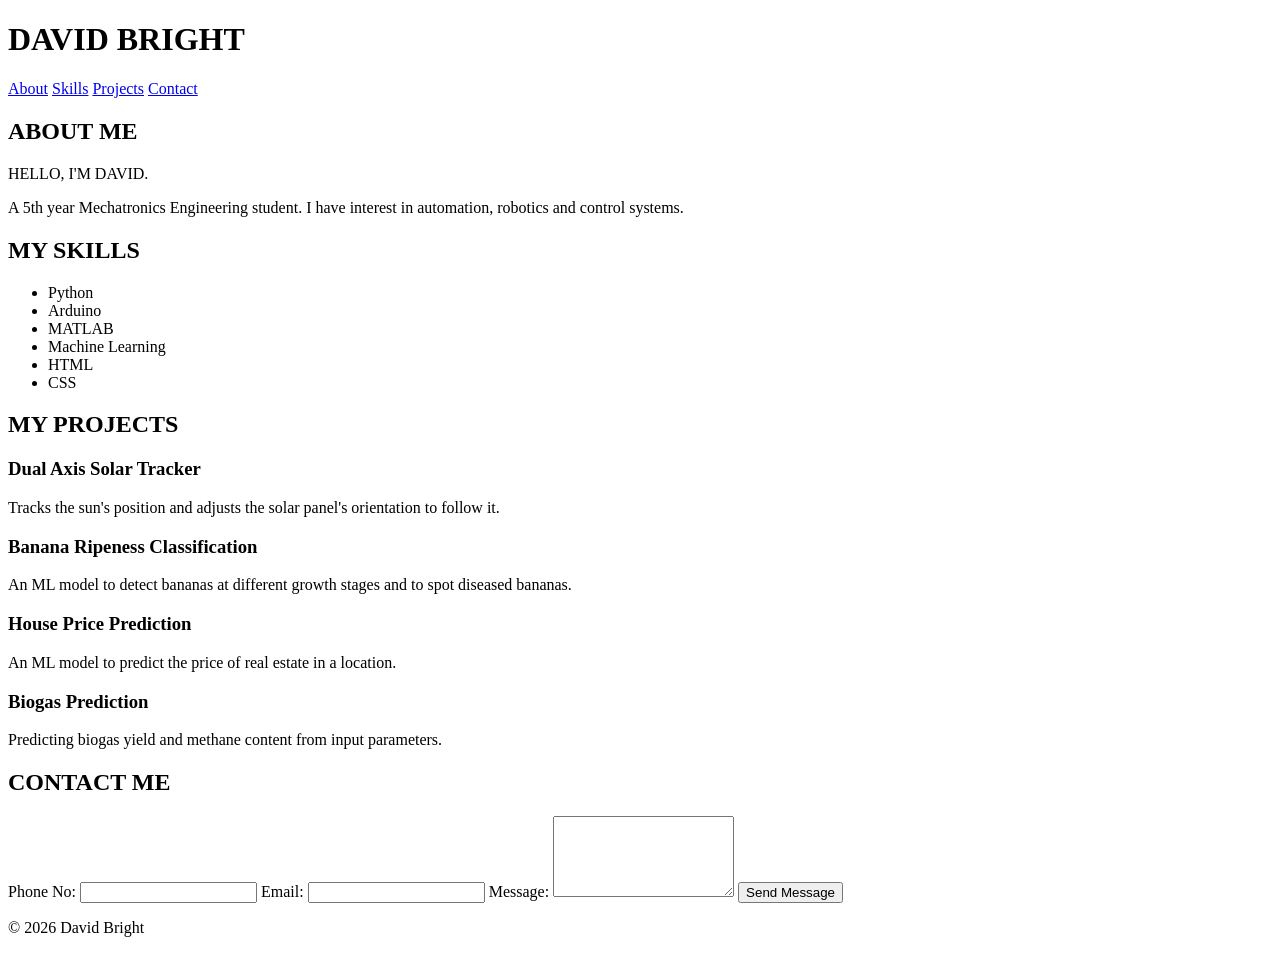
==== my_portfolio.html @ 0a0c532a "Add files via upload Basic html code completed." ====
<!DOCTYPE html>
<html> 

    <head>
        <meta charset="UTF-8">
        <meta name="viewport" content="width=device-width, initial-scale=1.0">
        <title>DAVID BRIGHT | PORTFOLIO</title>
    </head>

    <body>
    
    <header>
        <h1>DAVID BRIGHT</h1>
    </header>

    <nav>
        <a href="#about">About</a>
        <a href="#skills">Skills</a>
        <a href="#projects">Projects</a>
        <a href="#contact">Contact</a>
    </nav>

        <main>

            <section id="about">
                <h2>ABOUT ME</h2>
                <p>HELLO, I'M DAVID.</p> 
                <p>A 5th year Mechatronics Engineering student. I have interest in automation, robotics and control systems.</p>    
            </section>

            <section id="skills"> 
                <h2>MY SKILLS</h2>
                <ul>
                    <li>Python</li>
                    <li>Arduino</li>
                    <li>MATLAB</li>
                    <li>Machine Learning</li>
                    <li>HTML</li>
                    <li>CSS</li>
                </ul>
            </section>

            <section id="projects"> 
                
                <h2>MY PROJECTS</h2>
                <article>
                    <h3>Dual Axis Solar Tracker</h3>
                    <p>
                        Tracks the sun's position and adjusts the solar panel's orientation to follow it.
                    </p>
                </article>

                <article>
                    <h3>Banana Ripeness Classification</h3>
                    <p>
                        An ML model to detect bananas at different growth stages and to spot diseased bananas.
                    </p>
                </article>

                <article>
                    <h3>House Price Prediction</h3>
                    <p>
                        An ML model to predict the price of real estate in a location.
                    </p>
                </article>

                <article>
                    <h3>Biogas Prediction</h3>
                    <p>
                        Predicting biogas yield and methane content from input parameters.
                    </p>
                </article>
            </section>

            <section id="contact"> 
                <h2>CONTACT ME</h2>
                    <form>
                        <label for="phone">Phone No:</label>
                        <input type="tel" id="phone" name="phone">

                        <label for="email">Email:</label>
                        <input type="email" id="email" name="email">

                        <label for="message">Message:</label>
                        <textarea id="message" name="message" rows="5"></textarea>
                    
                    <button type="submit">Send Message</button>
                </form>
            </section>

        </main>

        <footer>
            <p>© 2026 David Bright</p>
        </footer>

    </body>

</html>
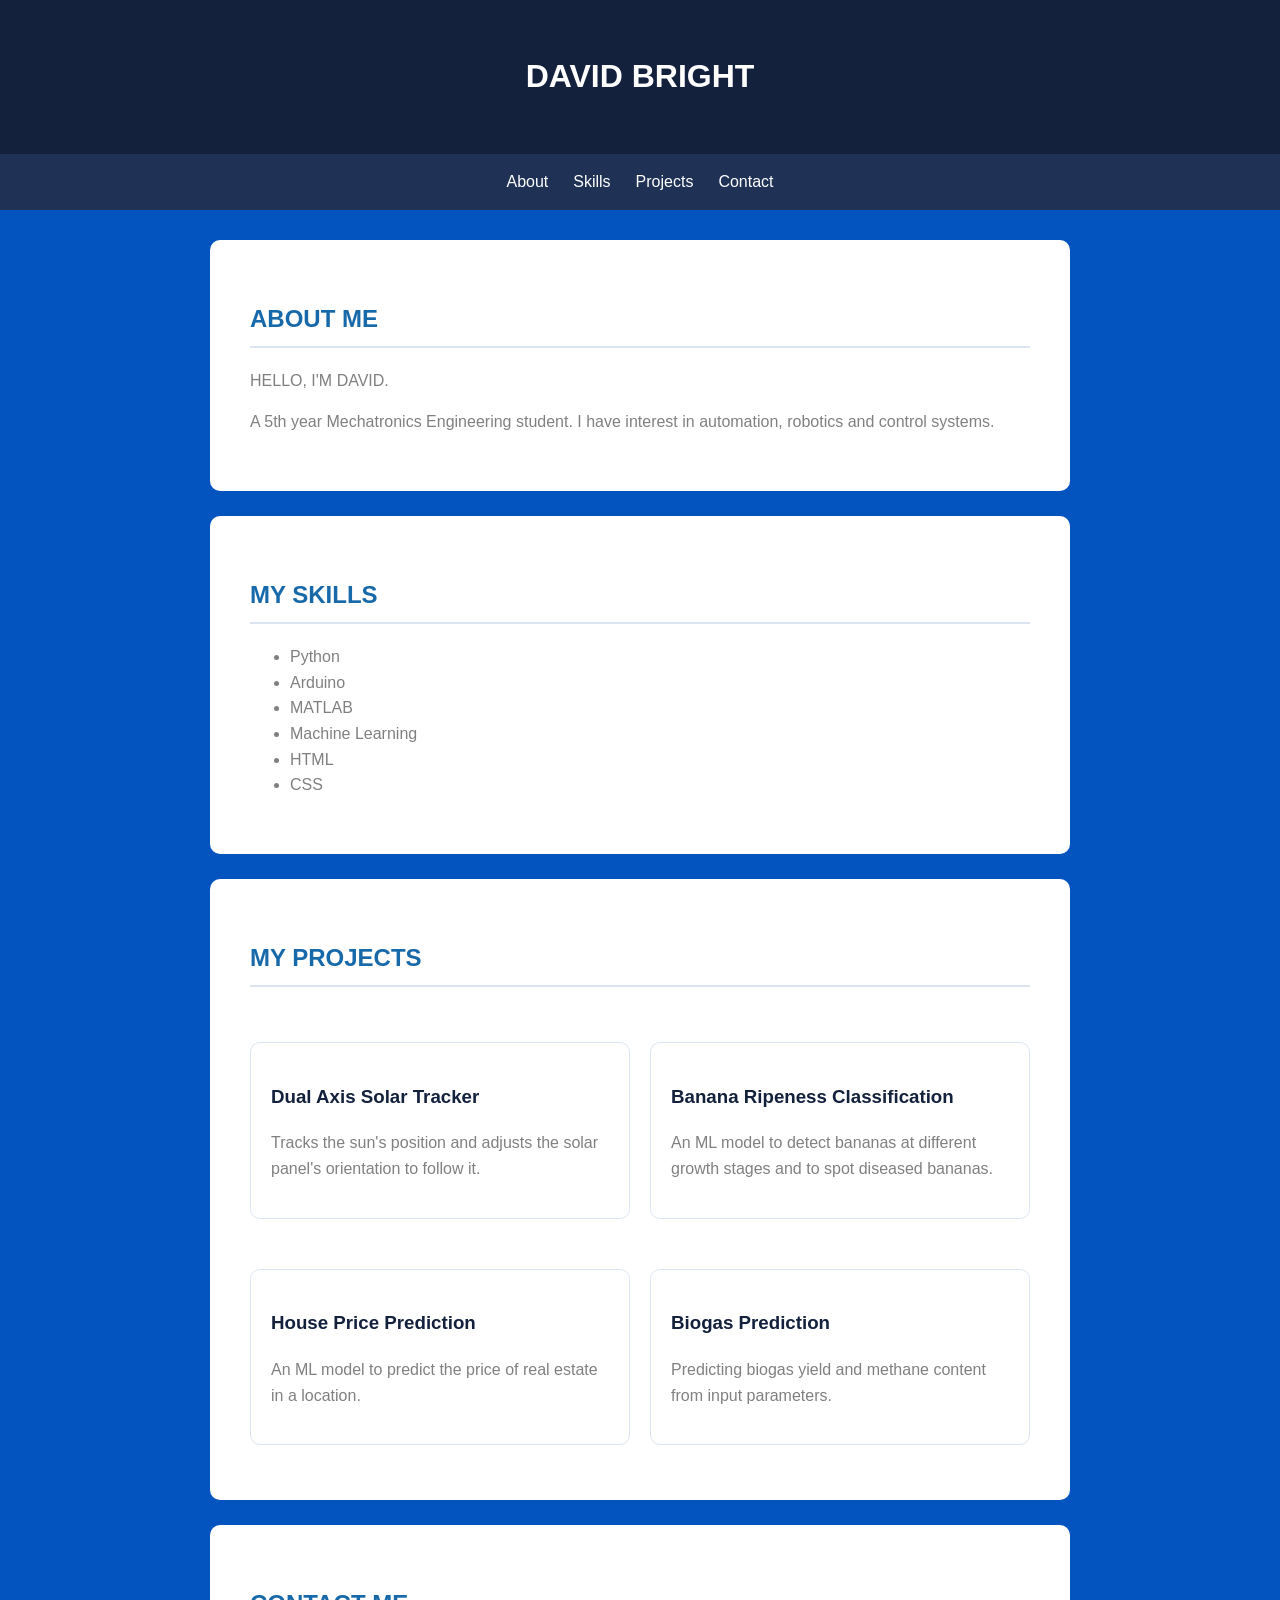
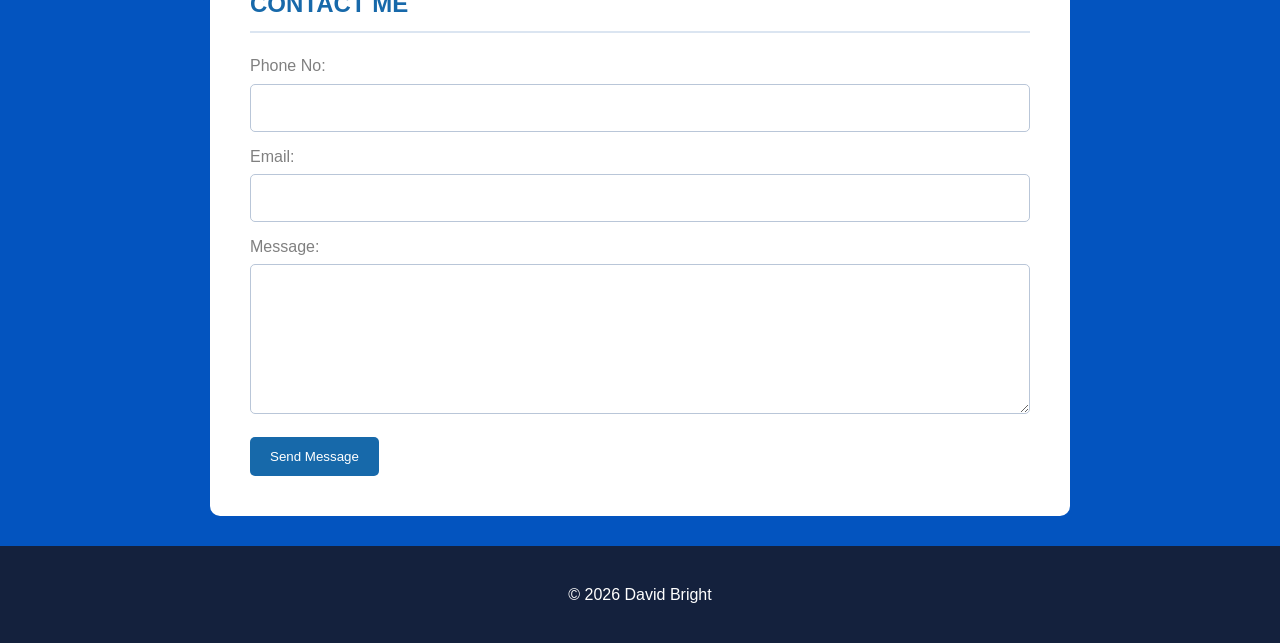
==== commit 191e96b7: "added css code" ====
--- a/my_portfolio.html
+++ b/my_portfolio.html
@@ -2,6 +2,7 @@
 <html> 
 
     <head>
+        <link rel="stylesheet" href="portfolio_style.css">
         <meta charset="UTF-8">
         <meta name="viewport" content="width=device-width, initial-scale=1.0">
         <title>DAVID BRIGHT | PORTFOLIO</title>
@@ -43,28 +44,28 @@
             <section id="projects"> 
                 
                 <h2>MY PROJECTS</h2>
-                <article>
+                <article class="project-card">
                     <h3>Dual Axis Solar Tracker</h3>
                     <p>
                         Tracks the sun's position and adjusts the solar panel's orientation to follow it.
                     </p>
                 </article>
 
-                <article>
+                <article class="project-card">
                     <h3>Banana Ripeness Classification</h3>
                     <p>
                         An ML model to detect bananas at different growth stages and to spot diseased bananas.
                     </p>
                 </article>
 
-                <article>
+                <article class="project-card">
                     <h3>House Price Prediction</h3>
                     <p>
                         An ML model to predict the price of real estate in a location.
                     </p>
                 </article>
 
-                <article>
+                <article class="project-card">
                     <h3>Biogas Prediction</h3>
                     <p>
                         Predicting biogas yield and methane content from input parameters.
--- a/portfolio_style.css
+++ b/portfolio_style.css
@@ -0,0 +1,144 @@
+
+/* General page styling */
+body {
+    font-family: Arial, sans-serif;
+    margin: 0;
+    background-color: hsl(214, 97%, 38%);
+    color: #243047;
+    line-height: 1.6;
+}
+
+/* Header */
+header {
+    background-color: #14213d;
+    color: white;
+    text-align: center;
+    padding: 30px 20px;
+}
+
+/* Navigation */
+nav {
+    background-color: #1f3155;
+    text-align: center;
+    padding: 15px;
+    display: flex;
+    justify-content: center;
+    align-items: center;
+    gap: 25px;
+}
+
+nav a {
+    color: white;
+    text-decoration: none;
+    transition: color 0.3s ease;
+}
+
+nav a:hover {
+    color: #70c1ff;
+}
+
+/* Main content */
+main {
+
+    color: gray;
+    max-width: 900px;
+    margin: 30px auto;
+    padding: 0 20px;
+}
+
+/* Sections */
+section {
+    background-color: white;
+    margin-bottom: 25px;
+    padding: 40px;
+    border-radius: 10px;
+}
+
+/* Headings */
+h2 {
+    color: #1769aa;
+    border-bottom: 2px solid #dbe5f1;
+    padding-bottom: 8px;
+}
+
+/* Project cards */
+article {
+    border: 1px solid #dbe5f1;
+    border-radius: 8px;
+    padding: 15px;
+    margin: 15px 0;
+}
+
+article h3 {
+    color: #14213d;
+}
+
+/* Contact form */
+label {
+    display: block;
+    margin-top: 12px;
+}
+
+input,
+textarea {
+    width: 100%;
+    padding: 10px;
+    margin-top: 5px;
+    border: 1px solid #b9c6d8;
+    border-radius: 5px;
+    font: inherit;
+}
+
+button {
+    margin-top: 15px;
+    padding: 12px 20px;
+    background-color: #1769aa;
+    color: white;
+    border: none;
+    border-radius: 5px;
+    cursor: pointer;
+    transition: background-color 0.3s ease;
+}
+
+button:hover {
+    background-color: #14213d;
+}
+
+/* Footer */
+footer {
+    background-color: #14213d;
+    color: white;
+    text-align: center;
+    padding: 20px;
+}
+
+* {
+    box-sizing: border-box;
+}
+
+.project-card {
+    padding: 20px;
+    border-radius: 10px;
+}
+
+#projects {
+    display: grid;
+    grid-template-columns: repeat(2, 1fr);
+    gap: 20px;
+}
+
+#projects h2 {
+    grid-column: 1 / -1;
+}
+
+@media (max-width: 600px) {
+    #projects {
+        grid-template-columns: 1fr;
+    }
+
+    nav {
+        flex-wrap: wrap;
+        gap: 12px;
+    }
+}
+
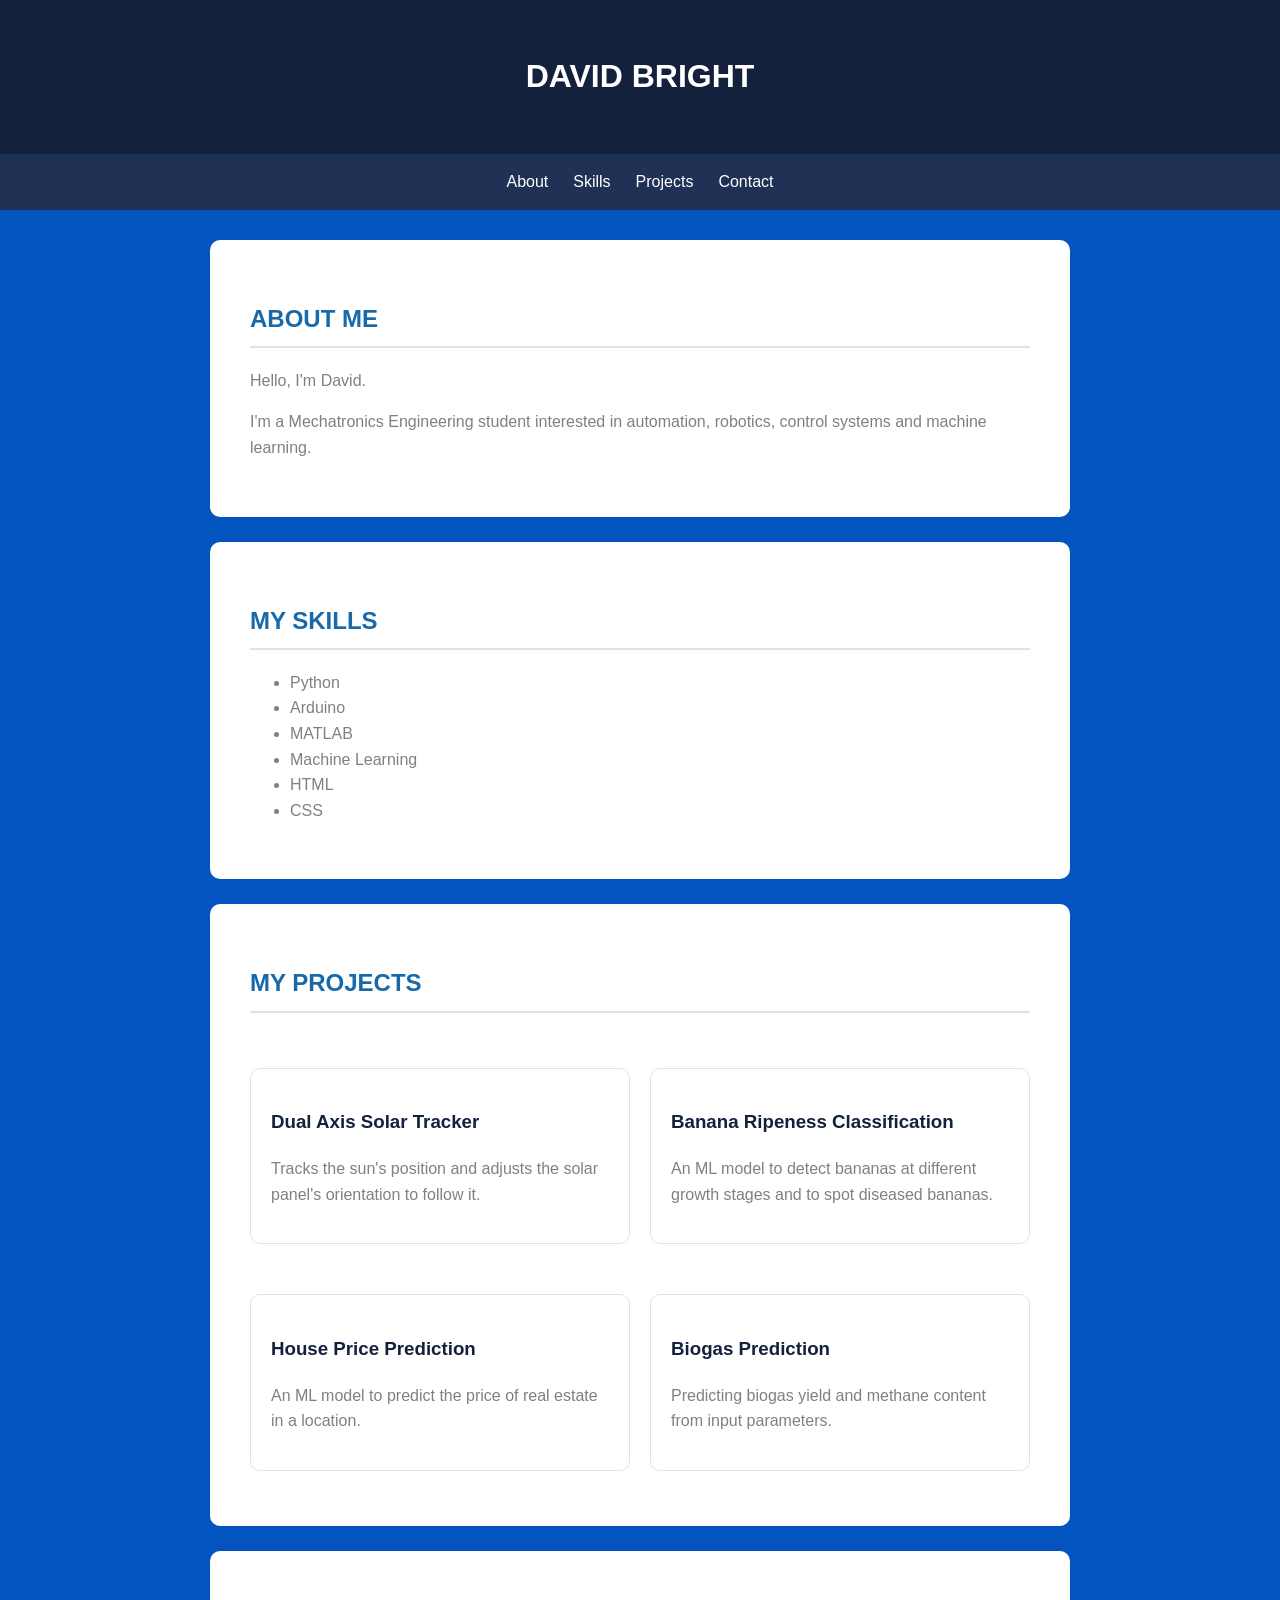
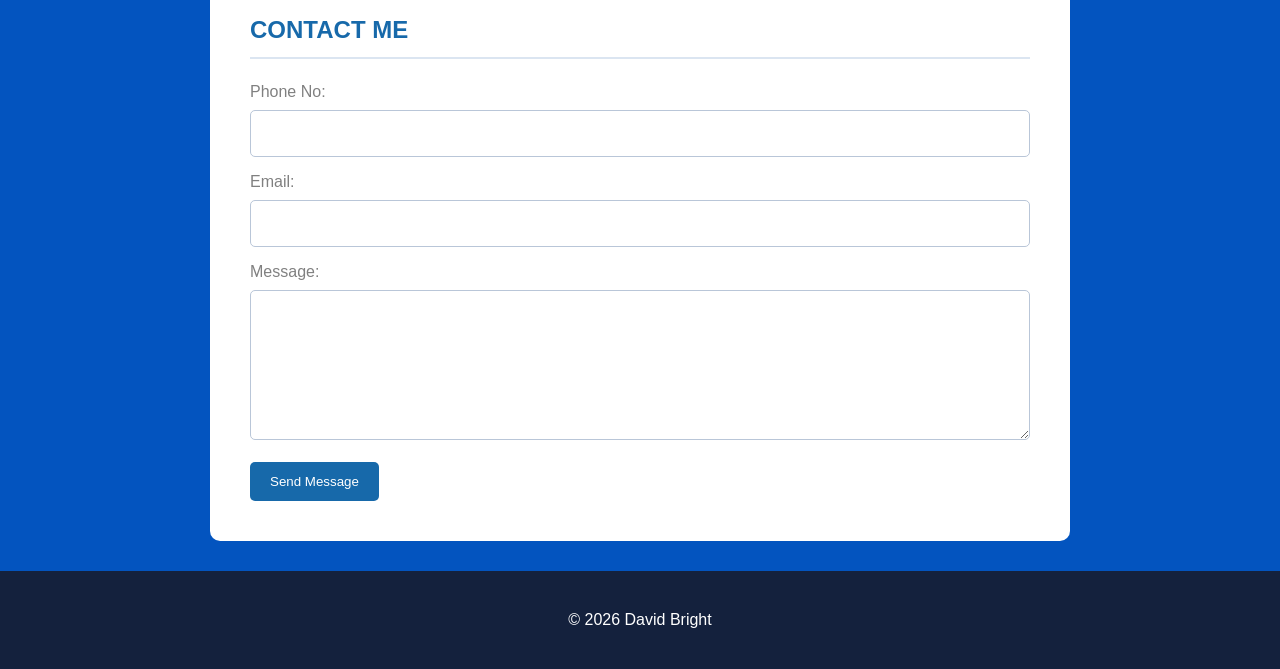
==== commit 537a1ac4: "updated html code adding lang and requireed arguments" ====
--- a/my_portfolio.html
+++ b/my_portfolio.html
@@ -1,5 +1,5 @@
 <!DOCTYPE html>
-<html> 
+<html lang="en"> 
 
     <head>
         <link rel="stylesheet" href="portfolio_style.css">
@@ -25,8 +25,11 @@
 
             <section id="about">
                 <h2>ABOUT ME</h2>
-                <p>HELLO, I'M DAVID.</p> 
-                <p>A 5th year Mechatronics Engineering student. I have interest in automation, robotics and control systems.</p>    
+                <p class="intro">Hello, I'm David.</p>
+                <p>
+                    I'm a Mechatronics Engineering student interested in
+                    automation, robotics, control systems and machine learning.
+                </p>   
             </section>
 
             <section id="skills"> 
@@ -80,11 +83,10 @@
                         <input type="tel" id="phone" name="phone">
 
                         <label for="email">Email:</label>
-                        <input type="email" id="email" name="email">
+                        <input type="email" id="email" name="email" required>
 
                         <label for="message">Message:</label>
-                        <textarea id="message" name="message" rows="5"></textarea>
-                    
+                        <textarea id="message" name="message" rows="5" required></textarea>
                     <button type="submit">Send Message</button>
                 </form>
             </section>
--- a/portfolio_style.css
+++ b/portfolio_style.css
@@ -19,12 +19,12 @@
 /* Navigation */
 nav {
     background-color: #1f3155;
-    text-align: center;
     padding: 15px;
     display: flex;
     justify-content: center;
     align-items: center;
     gap: 25px;
+    flex-wrap: wrap;
 }
 
 nav a {
@@ -116,11 +116,6 @@
     box-sizing: border-box;
 }
 
-.project-card {
-    padding: 20px;
-    border-radius: 10px;
-}
-
 #projects {
     display: grid;
     grid-template-columns: repeat(2, 1fr);
@@ -131,14 +126,20 @@
     grid-column: 1 / -1;
 }
 
+.project-card {
+    padding: 20px;
+    border-radius: 10px;
+}
+
+/* Responsive layout */
 @media (max-width: 600px) {
     #projects {
         grid-template-columns: 1fr;
     }
 
-    nav {
-        flex-wrap: wrap;
-        gap: 12px;
+    section {
+        padding: 25px;
     }
 }
 
+
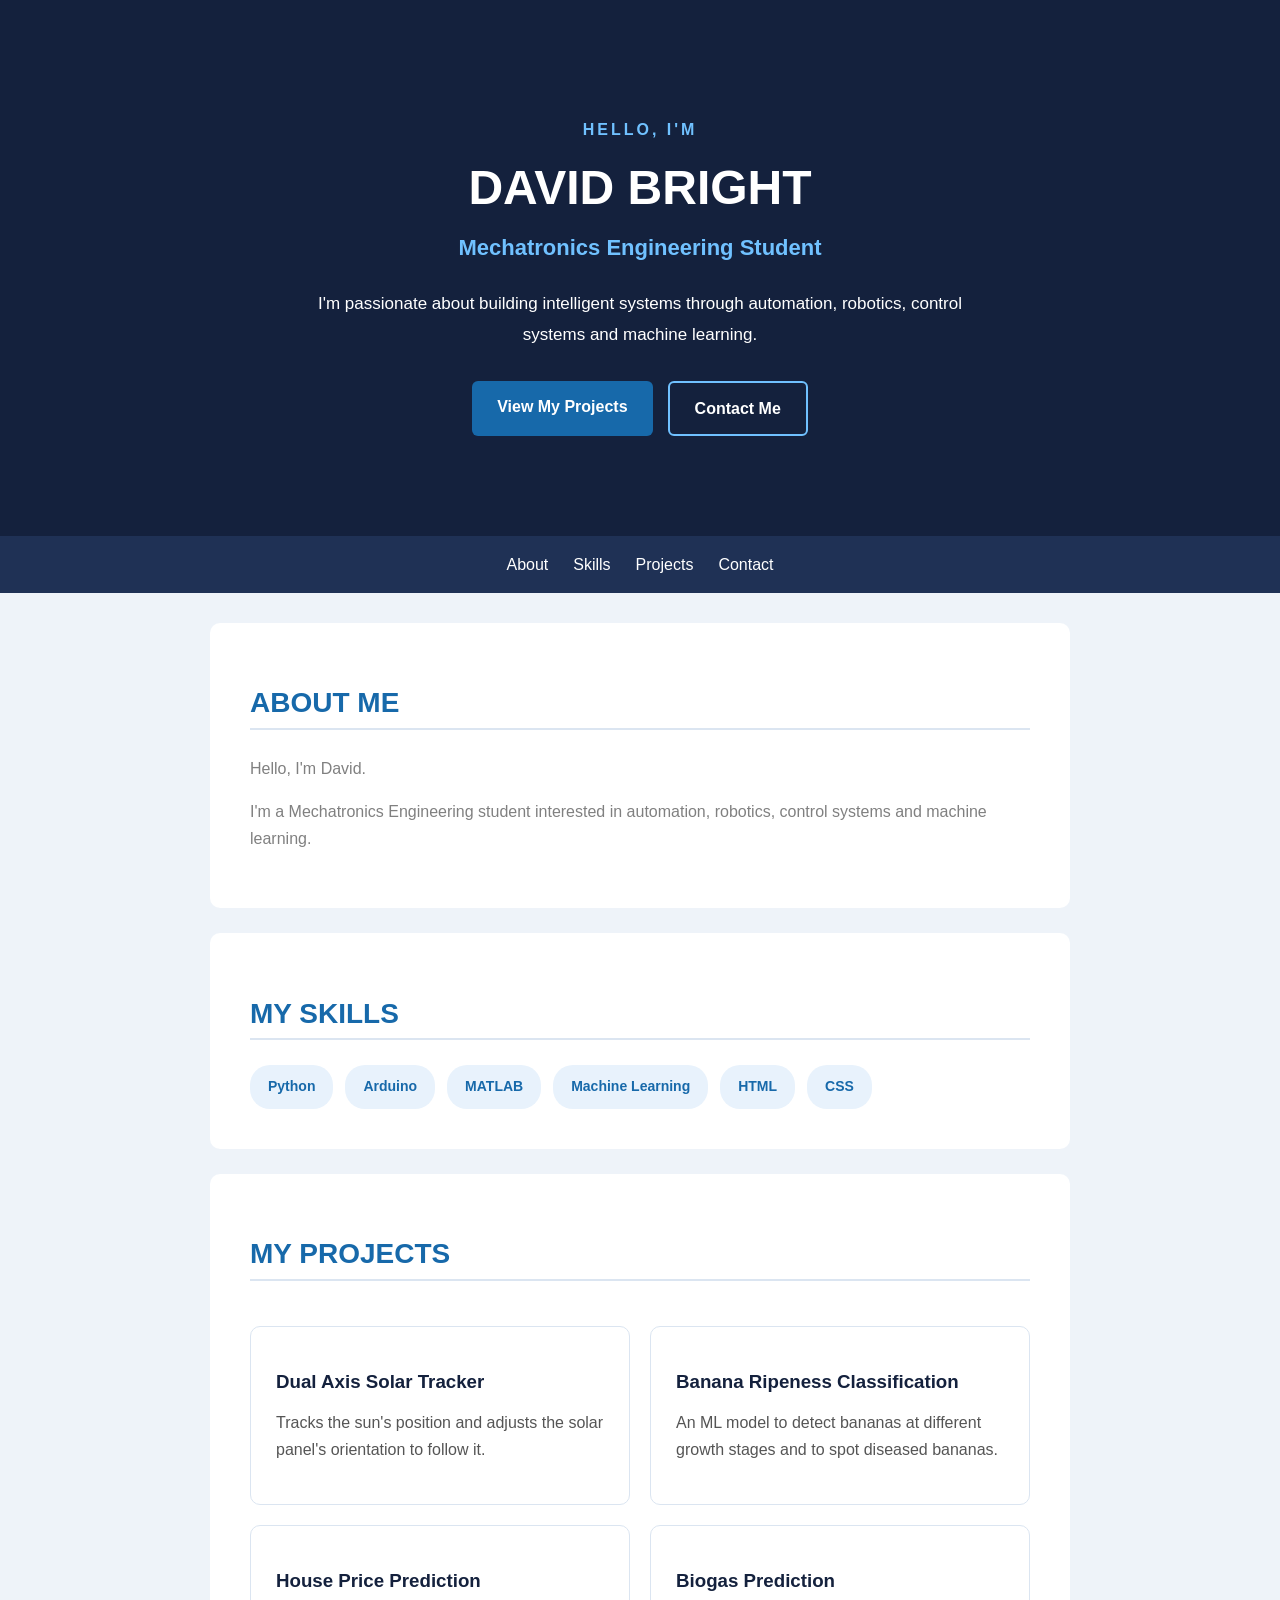
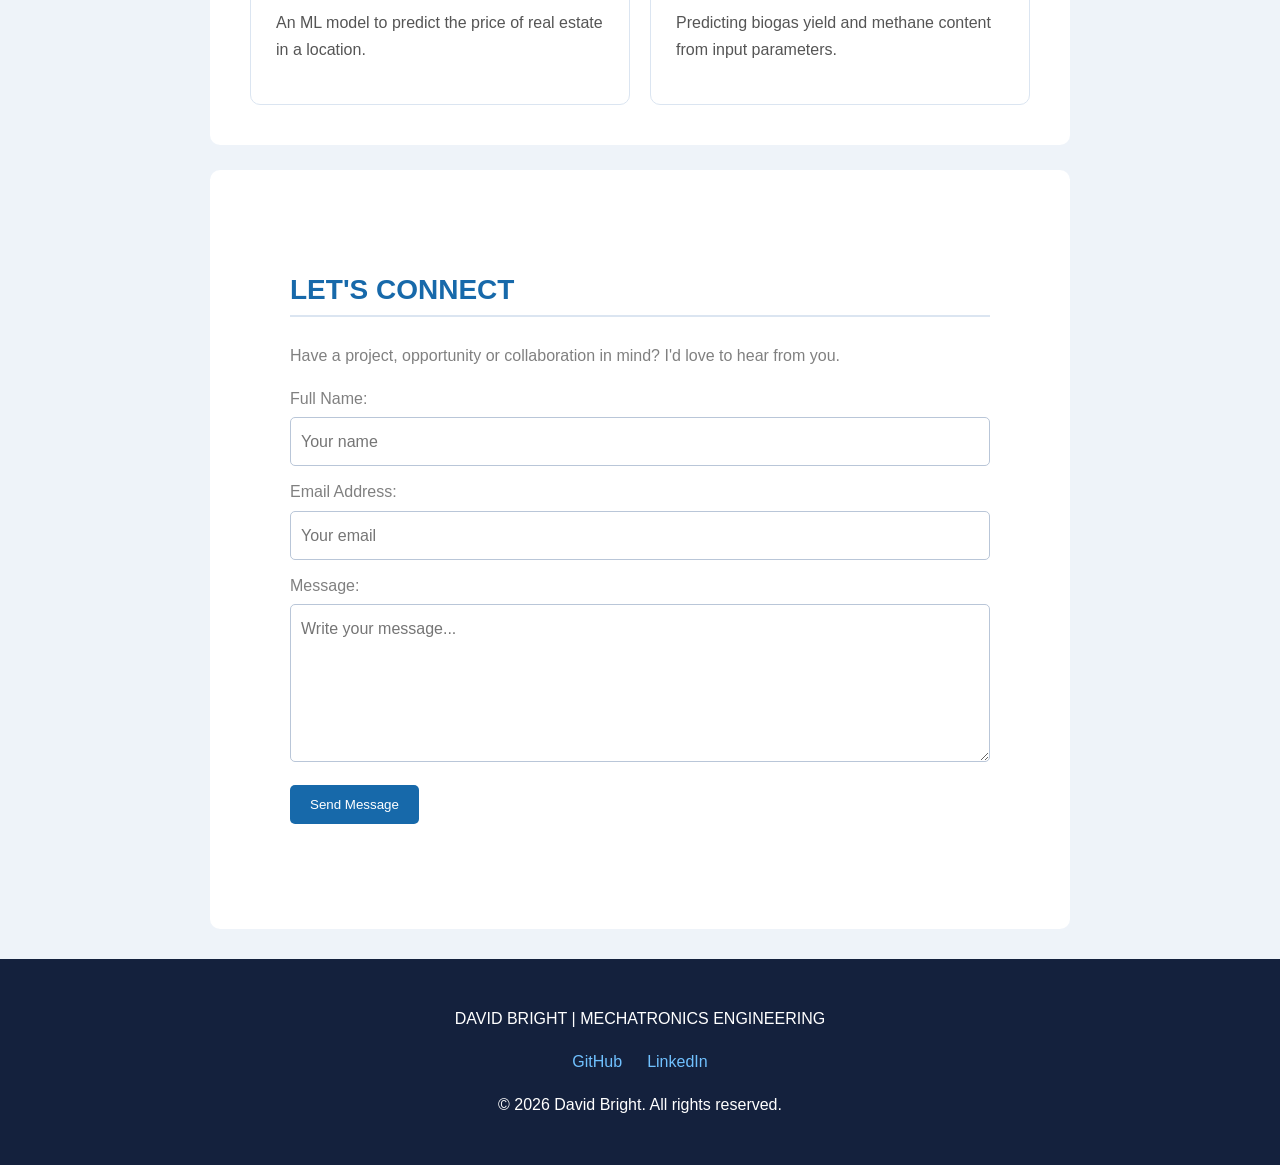
==== commit 28a62155: "upgrade of profile webpage" ====
--- a/my_portfolio.html
+++ b/my_portfolio.html
@@ -10,9 +10,31 @@
 
     <body>
     
-    <header>
+    <header class="hero">
+    <div class="hero-content">
+        <p class="hero-intro">HELLO, I'M</p>
+
         <h1>DAVID BRIGHT</h1>
-    </header>
+
+        <h2>Mechatronics Engineering Student</h2>
+
+        <p class="hero-description">
+            I'm passionate about building intelligent systems
+            through automation, robotics, control systems and
+            machine learning.
+        </p>
+
+        <div class="hero-buttons">
+            <a href="#projects" class="hero-btn primary-btn">
+                View My Projects
+            </a>
+
+            <a href="#contact" class="hero-btn secondary-btn">
+                Contact Me
+            </a>
+        </div>
+    </div>
+</header>
 
     <nav>
         <a href="#about">About</a>
@@ -31,17 +53,18 @@
                     automation, robotics, control systems and machine learning.
                 </p>   
             </section>
+            
+            <section id="skills">
+            <h2>MY SKILLS</h2>
 
-            <section id="skills"> 
-                <h2>MY SKILLS</h2>
-                <ul>
-                    <li>Python</li>
-                    <li>Arduino</li>
-                    <li>MATLAB</li>
-                    <li>Machine Learning</li>
-                    <li>HTML</li>
-                    <li>CSS</li>
-                </ul>
+            <div class="skills-container">
+                <span class="skill">Python</span>
+                <span class="skill">Arduino</span>
+                <span class="skill">MATLAB</span>
+                <span class="skill">Machine Learning</span>
+                <span class="skill">HTML</span>
+                <span class="skill">CSS</span>
+            </div>
             </section>
 
             <section id="projects"> 
@@ -77,24 +100,46 @@
             </section>
 
             <section id="contact"> 
-                <h2>CONTACT ME</h2>
+                <section id="contact">
+                    <h2>LET'S CONNECT</h2>
+
+                    <p>
+                        Have a project, opportunity or collaboration in mind?
+                        I'd love to hear from you.
+                    </p>
+
                     <form>
-                        <label for="phone">Phone No:</label>
-                        <input type="tel" id="phone" name="phone">
+                        <label for="name">Full Name:</label>
+                        <input type="text" id="name" name="name"
+                            placeholder="Your name" required>
 
-                        <label for="email">Email:</label>
-                        <input type="email" id="email" name="email" required>
+                        <label for="email">Email Address:</label>
+                        <input type="email" id="email" name="email"
+                            placeholder="Your email" required>
 
                         <label for="message">Message:</label>
-                        <textarea id="message" name="message" rows="5" required></textarea>
-                    <button type="submit">Send Message</button>
-                </form>
+                        <textarea id="message" name="message" rows="5"
+                                placeholder="Write your message..." required></textarea>
+
+                        <button type="submit">Send Message</button>
+                    </form>
+                </section>
             </section>
 
         </main>
 
         <footer>
-            <p>© 2026 David Bright</p>
+            <p>DAVID BRIGHT | MECHATRONICS ENGINEERING</p>
+
+            <div class="social-links">
+                <a href="https://github.com/GL1TH"
+                target="_blank" rel="noopener noreferrer">GitHub</a>
+
+                <a href="https://www.linkedin.com/in/david-abioye01"
+                target="_blank" rel="noopener noreferrer">LinkedIn</a>
+            </div>
+
+            <p>© 2026 David Bright. All rights reserved.</p>
         </footer>
 
     </body>
--- a/portfolio_style.css
+++ b/portfolio_style.css
@@ -1,19 +1,106 @@
+
+* {
+    box-sizing: border-box;
+}
 
 /* General page styling */
 body {
-    font-family: Arial, sans-serif;
+    font-family: 'Segoe UI',Arial, sans-serif;
     margin: 0;
-    background-color: hsl(214, 97%, 38%);
+    background-color: #eef3f9;
     color: #243047;
-    line-height: 1.6;
-}
-
-/* Header */
-header {
+    line-height: 1.7;
+}
+/* General typography */
+h1, h2, h3 {
+    line-height: 1.2;
+}
+
+section h2 {
+    font-size: 28px;
+    margin-bottom: 25px;
+}
+
+/* Headings */
+h2 {
+    color: #1769aa;
+    border-bottom: 2px solid #dbe5f1;
+    padding-bottom: 8px;
+}
+
+/* Hero Section */
+.hero {
     background-color: #14213d;
     color: white;
     text-align: center;
-    padding: 30px 20px;
+    padding: 100px 20px;
+}
+
+.hero-content {
+    max-width: 750px;
+    margin: auto;
+}
+
+.hero-intro {
+    color: #70c1ff;
+    letter-spacing: 3px;
+    font-weight: bold;
+}
+
+.hero h1 {
+    font-size: 48px;
+    margin: 10px 0;
+}
+
+.hero h2 {
+    color: #70c1ff;
+    border: none;
+    font-size: 22px;
+}
+
+.hero-description {
+    font-size: 17px;
+    line-height: 1.8;
+    max-width: 650px;
+    margin: 20px auto;
+}
+
+/* Hero Buttons */
+.hero-buttons {
+    display: flex;
+    justify-content: center;
+    gap: 15px;
+    margin-top: 30px;
+    flex-wrap: wrap;
+}
+
+.hero-btn {
+    display: inline-block;
+    padding: 12px 25px;
+    border-radius: 6px;
+    text-decoration: none;
+    font-weight: bold;
+    transition: 0.3s ease;
+}
+
+.primary-btn {
+    background-color: #1769aa;
+    color: white;
+}
+
+.secondary-btn {
+    border: 2px solid #70c1ff;
+    color: white;
+}
+
+.primary-btn:hover {
+    background-color: #70c1ff;
+    color: #14213d;
+}
+
+.secondary-btn:hover {
+    background-color: #70c1ff;
+    color: #14213d;
 }
 
 /* Navigation */
@@ -54,23 +141,9 @@
     border-radius: 10px;
 }
 
-/* Headings */
-h2 {
-    color: #1769aa;
-    border-bottom: 2px solid #dbe5f1;
-    padding-bottom: 8px;
-}
-
 /* Project cards */
 article {
-    border: 1px solid #dbe5f1;
-    border-radius: 8px;
-    padding: 15px;
-    margin: 15px 0;
-}
-
-article h3 {
-    color: #14213d;
+    margin: 0;
 }
 
 /* Contact form */
@@ -104,16 +177,20 @@
     background-color: #14213d;
 }
 
-/* Footer */
-footer {
-    background-color: #14213d;
-    color: white;
-    text-align: center;
-    padding: 20px;
-}
-
-* {
-    box-sizing: border-box;
+/* Skills Section */
+.skills-container {
+    display: flex;
+    flex-wrap: wrap;
+    gap: 12px;
+}
+
+.skill {
+    background-color: #e8f2fc;
+    color: #1769aa;
+    padding: 10px 18px;
+    border-radius: 20px;
+    font-weight: 600;
+    font-size: 14px;
 }
 
 #projects {
@@ -126,9 +203,66 @@
     grid-column: 1 / -1;
 }
 
+/* Project Cards */
 .project-card {
+    padding: 25px;
+    border: 1px solid #dbe5f1;
+    border-radius: 10px;
+    background-color: #ffffff;
+    transition: transform 0.3s ease, box-shadow 0.3s ease;
+}
+
+.project-card:hover {
+    transform: translateY(-5px);
+    box-shadow: 0 8px 20px rgba(0, 0, 0, 0.12);
+}
+
+.project-card h3 {
+    color: #14213d;
+    margin-bottom: 12px;
+}
+
+.project-card p {
+    color: #555555;
+}
+
+/* Contact form */
+label {
+    display: block;
+    margin-top: 12px;
+}
+
+input,
+textarea {
+    width: 100%;
+    padding: 10px;
+    margin-top: 5px;
+    border: 1px solid #b9c6d8;
+    border-radius: 5px;
+    font: inherit;
+}
+
+button {
+    margin-top: 15px;
+    padding: 12px 20px;
+    background-color: #1769aa;
+    color: white;
+    border: none;
+    border-radius: 5px;
+    cursor: pointer;
+    transition: background-color 0.3s ease;
+}
+
+button:hover {
+    background-color: #14213d;
+}
+
+/* Footer */
+footer {
+    background-color: #14213d;
+    color: white;
+    text-align: center;
     padding: 20px;
-    border-radius: 10px;
 }
 
 /* Responsive layout */
@@ -140,6 +274,74 @@
     section {
         padding: 25px;
     }
-}
-
-
+    .hero {
+        padding: 70px 20px;
+    }
+
+    .hero h1 {
+        font-size: 34px;
+    }
+
+    .hero h2 {
+        font-size: 19px;
+    }
+
+    .hero-description {
+        font-size: 15px;
+    }
+    nav {
+    gap: 15px;
+    padding: 12px;
+    }
+    .hero-buttons {
+    flex-direction: column;
+    align-items: center;
+    }
+
+    .hero-btn {
+        width: 100%;
+        max-width: 250px;
+        text-align: center;
+    }
+
+    .social-links {
+        flex-wrap: wrap;
+    }
+}
+
+/* Contact Form */
+input:focus,
+textarea:focus {
+    outline: none;
+    border-color: #1769aa;
+    box-shadow: 0 0 5px rgba(23, 105, 170, 0.3);
+}
+
+textarea {
+    resize: vertical;
+}
+
+/* Footer */
+footer {
+    background-color: #14213d;
+    color: white;
+    text-align: center;
+    padding: 30px 20px;
+}
+
+.social-links {
+    display: flex;
+    justify-content: center;
+    gap: 25px;
+    margin: 15px 0;
+}
+
+.social-links a {
+    color: #70c1ff;
+    text-decoration: none;
+    transition: color 0.3s ease;
+}
+
+.social-links a:hover {
+    color: white;
+}
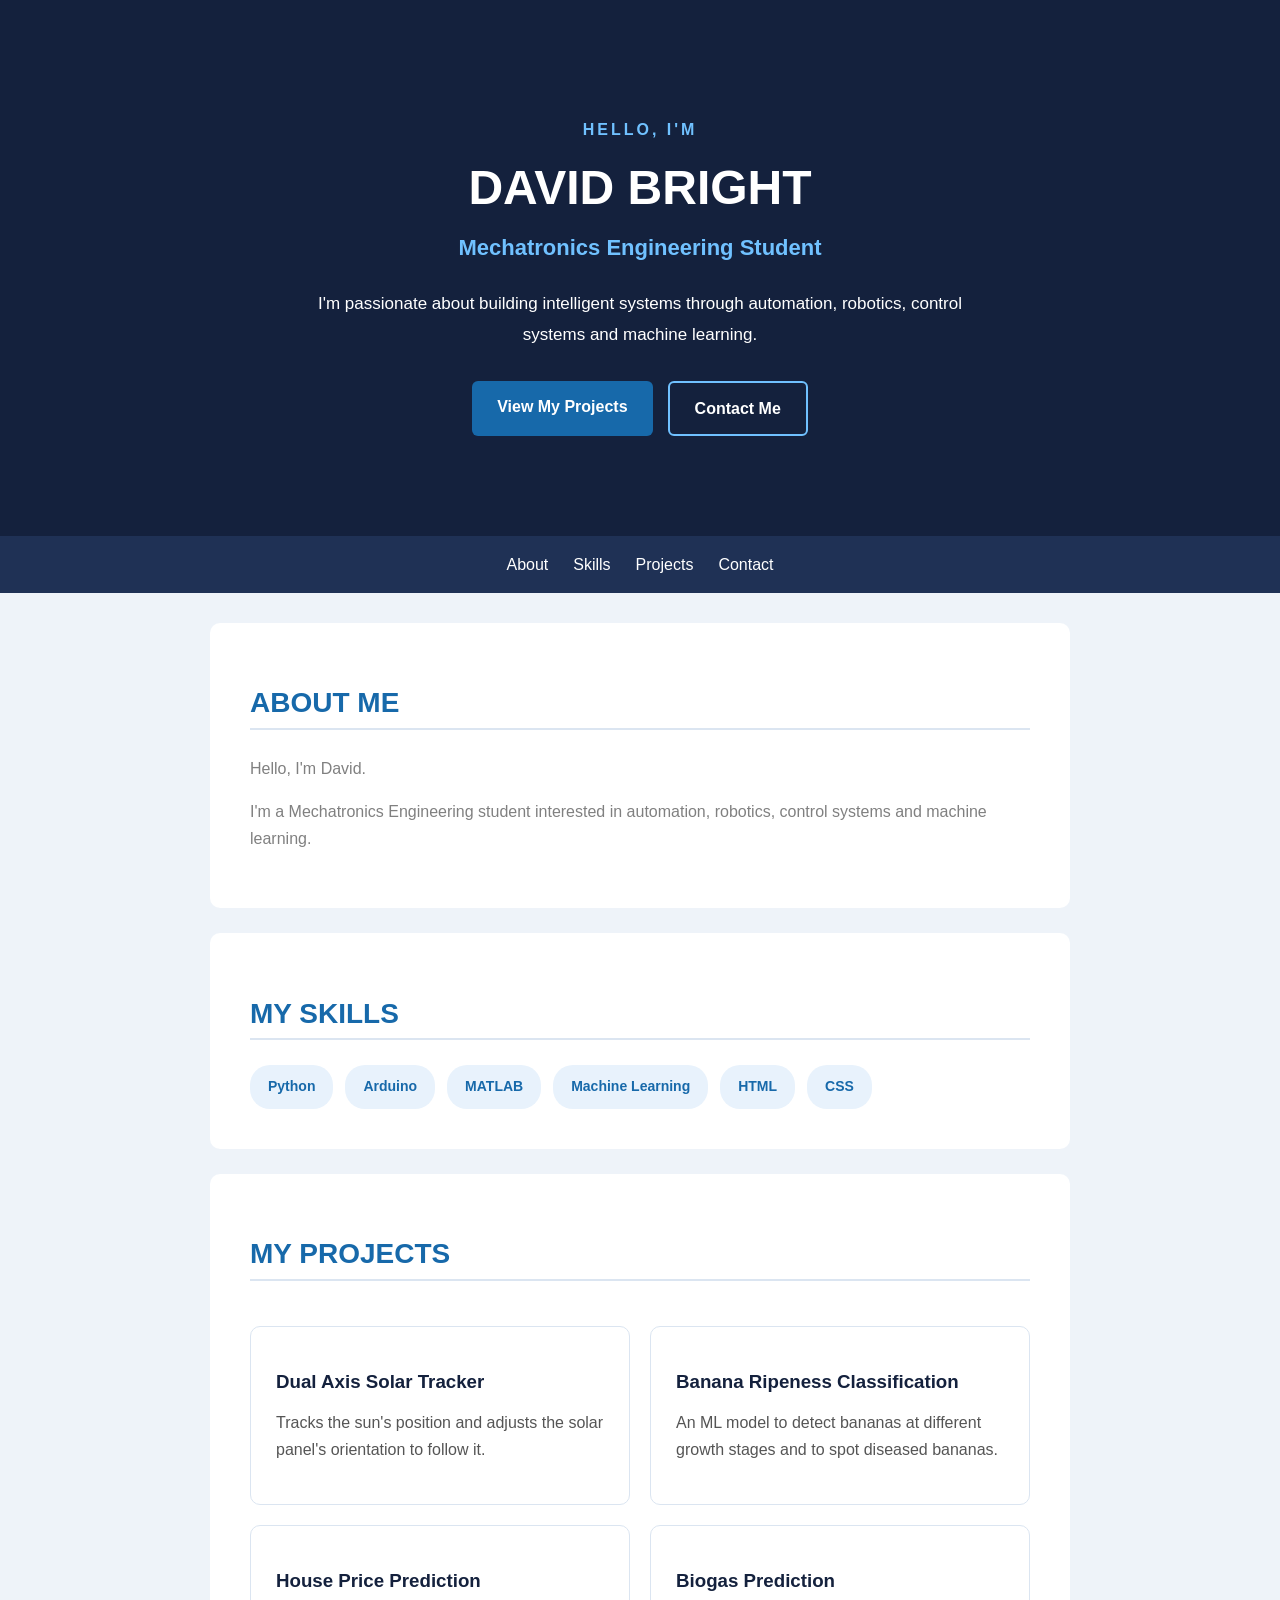
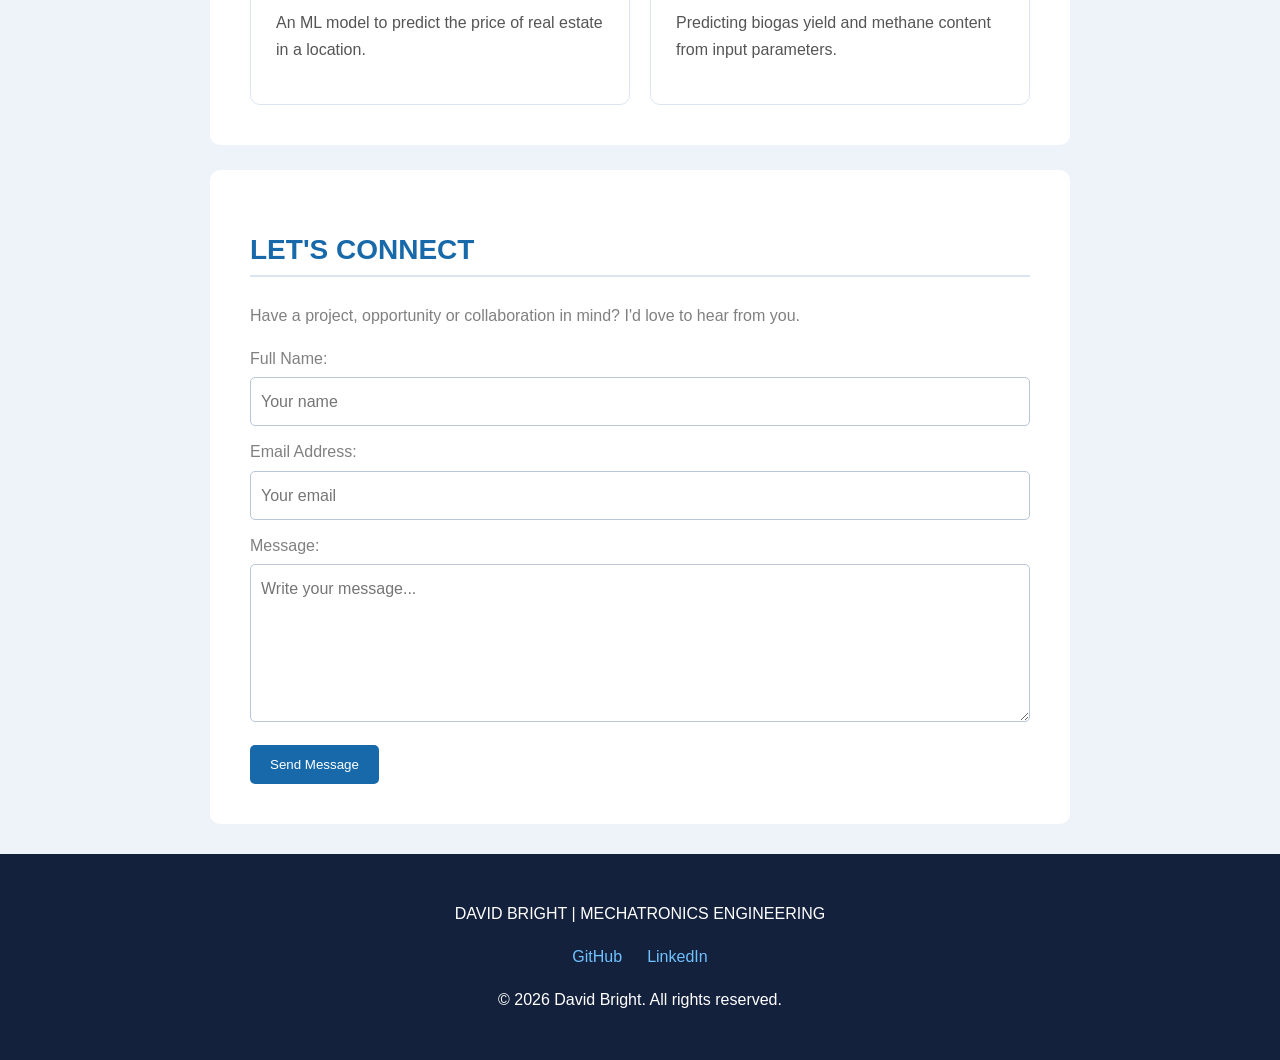
==== commit 5c31cd7e: "added update to the html code" ====
--- a/my_portfolio.html
+++ b/my_portfolio.html
@@ -100,14 +100,13 @@
             </section>
 
             <section id="contact"> 
-                <section id="contact">
-                    <h2>LET'S CONNECT</h2>
+                <h2>LET'S CONNECT</h2>
 
-                    <p>
-                        Have a project, opportunity or collaboration in mind?
-                        I'd love to hear from you.
-                    </p>
-
+                <p>
+                    Have a project, opportunity or collaboration in mind?
+                    I'd love to hear from you.    
+                </p>
+    
                     <form>
                         <label for="name">Full Name:</label>
                         <input type="text" id="name" name="name"
@@ -123,7 +122,6 @@
 
                         <button type="submit">Send Message</button>
                     </form>
-                </section>
             </section>
 
         </main>
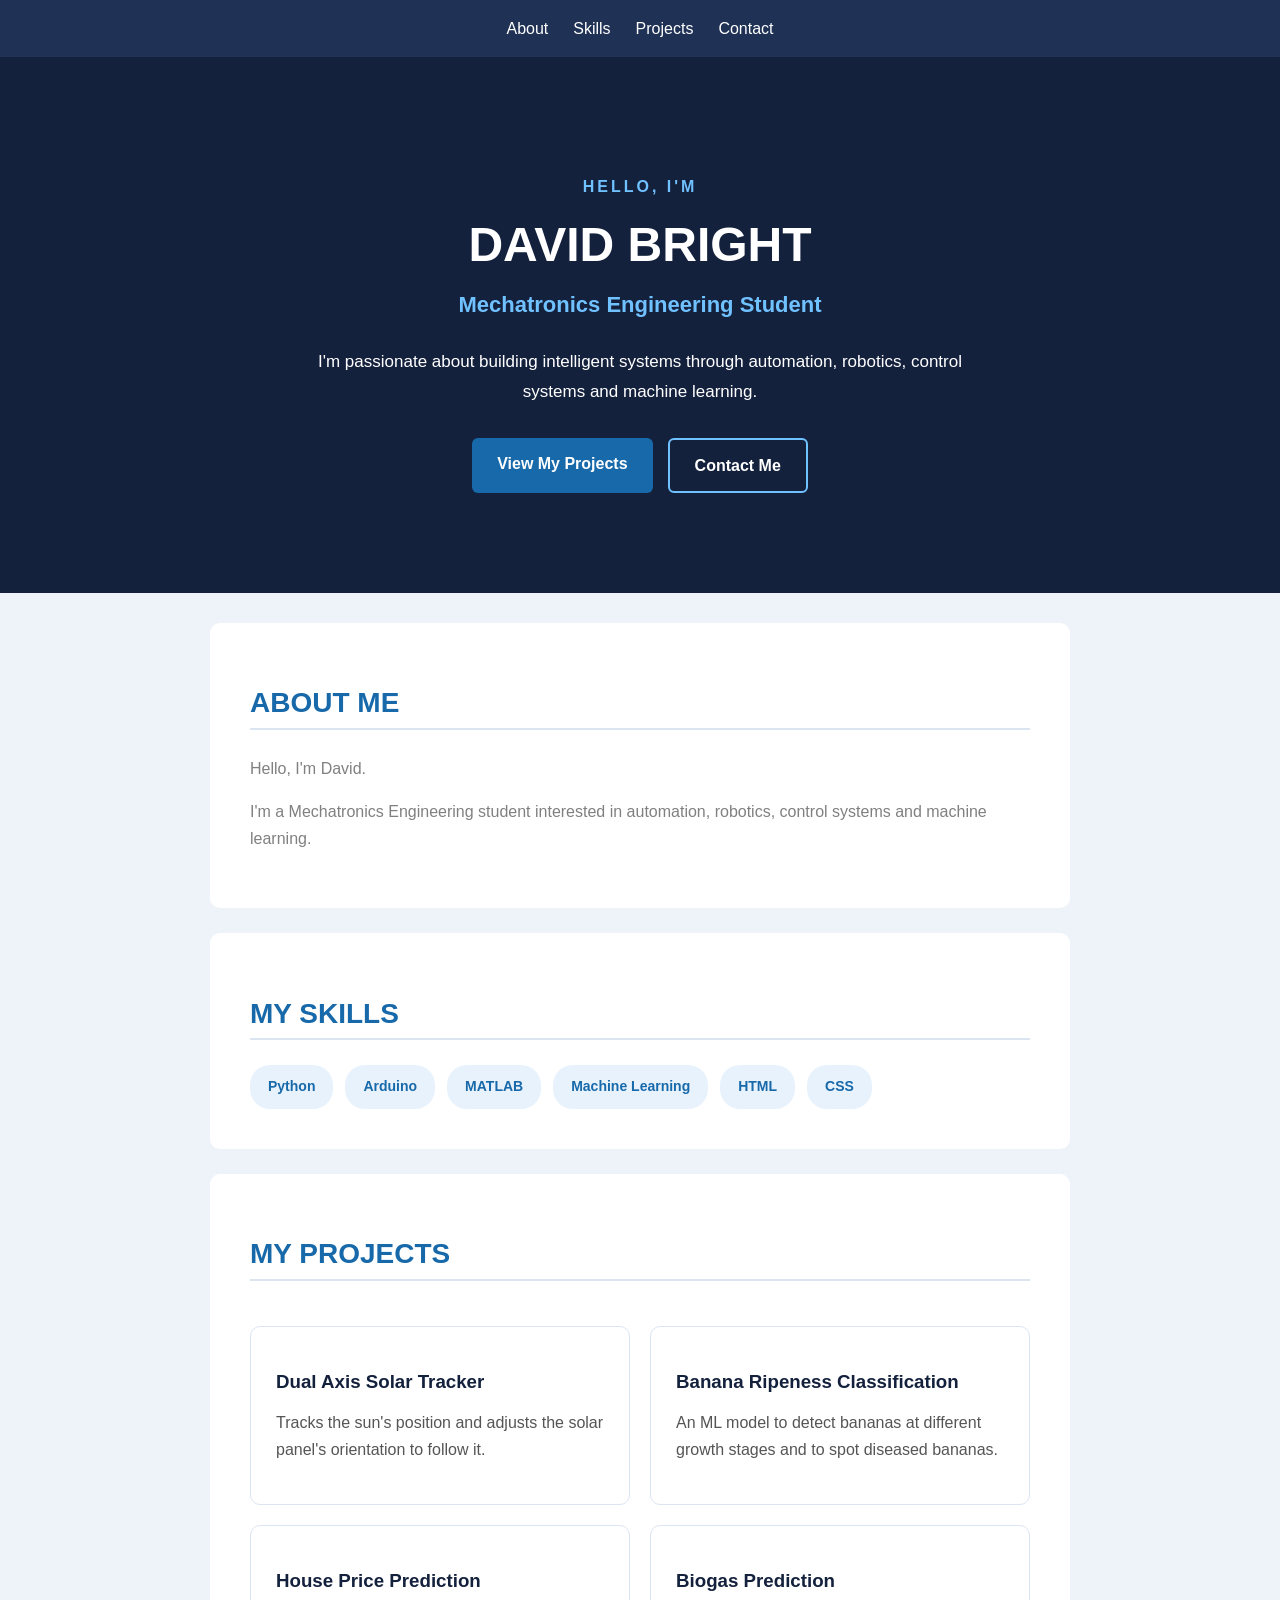
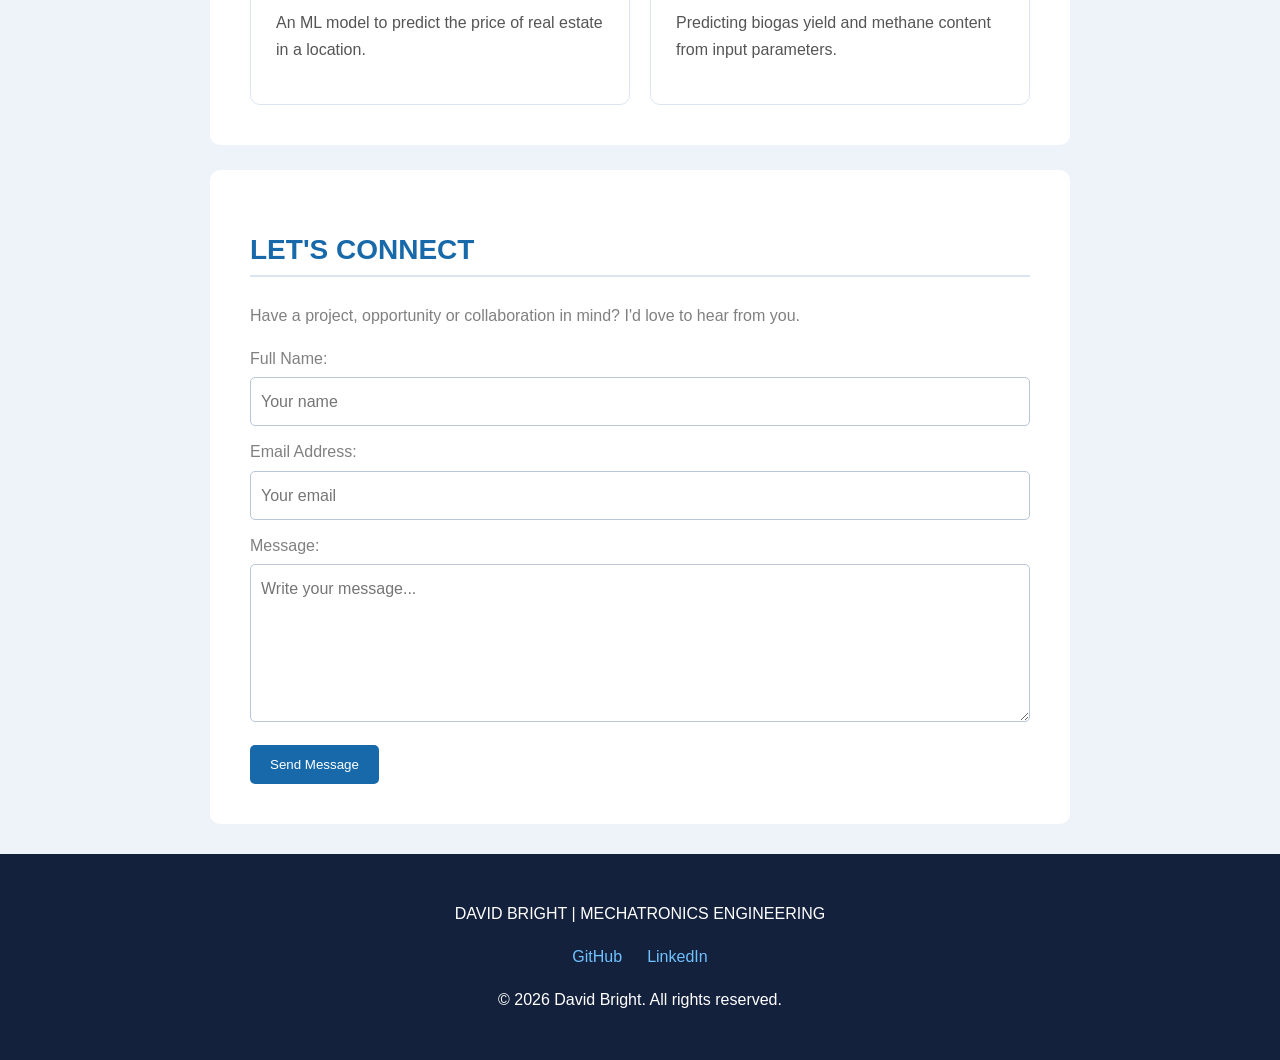
==== commit 0e848e7f: "moved navigation bar to the top" ====
--- a/my_portfolio.html
+++ b/my_portfolio.html
@@ -10,38 +10,38 @@
 
     <body>
     
-    <header class="hero">
-    <div class="hero-content">
-        <p class="hero-intro">HELLO, I'M</p>
+        <nav>
+            <a href="#about">About</a>
+            <a href="#skills">Skills</a>
+            <a href="#projects">Projects</a>
+            <a href="#contact">Contact</a>
+        </nav>
 
-        <h1>DAVID BRIGHT</h1>
+        <header class="hero">
+            <div class="hero-content">
+                <p class="hero-intro">HELLO, I'M</p>
 
-        <h2>Mechatronics Engineering Student</h2>
+                <h1>DAVID BRIGHT</h1>
 
-        <p class="hero-description">
-            I'm passionate about building intelligent systems
-            through automation, robotics, control systems and
-            machine learning.
-        </p>
+                <h2>Mechatronics Engineering Student</h2>
 
-        <div class="hero-buttons">
-            <a href="#projects" class="hero-btn primary-btn">
-                View My Projects
-            </a>
+                <p class="hero-description">
+                    I'm passionate about building intelligent systems
+                    through automation, robotics, control systems and
+                    machine learning.
+                </p>
 
-            <a href="#contact" class="hero-btn secondary-btn">
-                Contact Me
-            </a>
-        </div>
-    </div>
-</header>
+                <div class="hero-buttons">
+                    <a href="#projects" class="hero-btn primary-btn">
+                        View My Projects
+                    </a>
 
-    <nav>
-        <a href="#about">About</a>
-        <a href="#skills">Skills</a>
-        <a href="#projects">Projects</a>
-        <a href="#contact">Contact</a>
-    </nav>
+                    <a href="#contact" class="hero-btn secondary-btn">
+                        Contact Me
+                    </a>
+                </div>
+            </div>
+        </header>
 
         <main>
 
@@ -107,21 +107,21 @@
                     I'd love to hear from you.    
                 </p>
     
-                    <form>
-                        <label for="name">Full Name:</label>
-                        <input type="text" id="name" name="name"
-                            placeholder="Your name" required>
+                <form>
+                    <label for="name">Full Name:</label>
+                    <input type="text" id="name" name="name"
+                        placeholder="Your name" required>
 
-                        <label for="email">Email Address:</label>
-                        <input type="email" id="email" name="email"
-                            placeholder="Your email" required>
+                    <label for="email">Email Address:</label>
+                    <input type="email" id="email" name="email"
+                        placeholder="Your email" required>
 
-                        <label for="message">Message:</label>
-                        <textarea id="message" name="message" rows="5"
-                                placeholder="Write your message..." required></textarea>
+                    <label for="message">Message:</label>
+                    <textarea id="message" name="message" rows="5"
+                            placeholder="Write your message..." required></textarea>
 
-                        <button type="submit">Send Message</button>
-                    </form>
+                    <button type="submit">Send Message</button>
+                </form>
             </section>
 
         </main>
